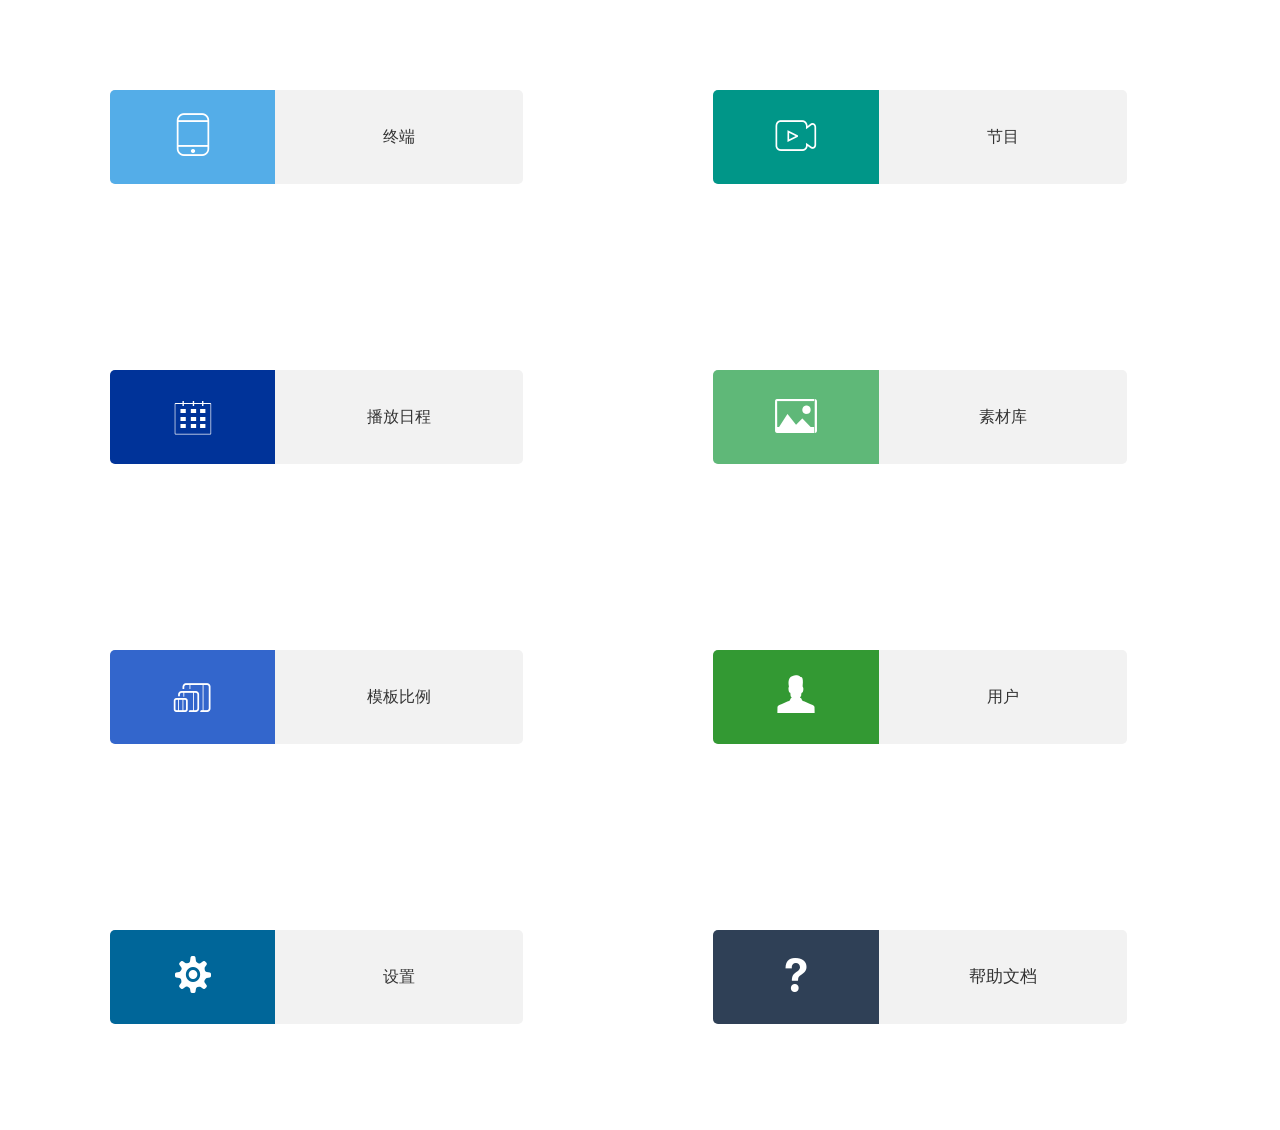
==== page/main.html @ 95e8db1d "1.0" ====
﻿<!DOCTYPE html>
<html>
<head>
	<meta charset="utf-8">
	<title>信息发布系统</title>
	<meta name="renderer" content="webkit">
	<meta http-equiv="X-UA-Compatible" content="IE=edge,chrome=1">
	<meta name="viewport" content="width=device-width, initial-scale=1, maximum-scale=1">
	<meta name="apple-mobile-web-app-status-bar-style" content="black">
	<meta name="apple-mobile-web-app-capable" content="yes">
	<meta name="format-detection" content="telephone=no">
	<link rel="stylesheet" href="../layui/css/layui.css" media="all" />
	<link rel="stylesheet" href="../css/iconfont.css" media="all" />
	<link rel="stylesheet" href="../css/main.css" media="all" />
</head>
<body class="childrenBody">
	<div class="panel_box row">
		<div class="panel col">
			<a href="javascript:;" data-url="page/terminal/terminal.html">
				<div class="panel_icon">
					<i class="layui-icon" data-icon="&#xe63b;">&#xe63b;</i>
				</div>
				<div class="panel_word newMessage">
					<p><cite>终端</cite></p>
				</div>
			</a>
		</div>
		<div class="panel col">
			<a href="javascript:;" data-url="page/program/program.html">
				<div class="panel_icon" style="background-color:#009688;">
                    <i class="layui-icon" data-icon="&#xe6ed;">&#xe6ed;</i>
				</div>
				<div class="panel_word userAll">
					<p><cite>节目</cite></p>
				</div>
			</a>
		</div>
		<div class="panel col">
			<a href="javascript:;" data-url="page/play_schedule/play_schedule.html">
				<div class="panel_icon" style="background-color:#003399;">
					<i class="layui-icon" data-icon="&#xe637;">&#xe637;</i>
				</div>
				<div class="panel_word userAll">
					<p><cite>播放日程</cite></p>
				</div>
			</a>
		</div>
		<div class="panel col">
			<a href="javascript:;" data-url="page/material/material.html">
				<div class="panel_icon" style="background-color:#5FB878;">
					<i class="layui-icon" data-icon="&#xe64a;">&#xe64a;</i>
				</div>
				<div class="panel_word imgAll">
					<p><cite>素材库</cite></p>
				</div>
			</a>
		</div>
        <div class="panel col">
            <a href="javascript:;" data-url="page/template/template.html">
                <div class="panel_icon" style="background-color:#3366CC;">
                    <i class="layui-icon" data-icon="&#xe630;">&#xe630;</i>
                </div>
                <div class="panel_word imgAll">
                    <p><cite>模板比例</cite></p>
                </div>
            </a>
        </div>
        <div class="panel col">
            <a href="javascript:;" data-url="page/user/user.html">
                <div class="panel_icon" style="background-color:#339933;">
                    <i class="layui-icon" data-icon="&#xe612;">&#xe612;</i>
                </div>
                <div class="panel_word userAll">
                    <p><cite>用户</cite></p>
                </div>
            </a>
        </div>
		<div class="panel col">
			<a href="javascript:;" data-url="page/setup/setup.html">
				<div class="panel_icon" style="background-color:#006699;">
                    <i class="layui-icon" data-icon="&#xe614;">&#xe614;</i>
				</div>
				<div class="panel_word waitNews">
					<p><cite>设置</cite></p>
				</div>
			</a>
		</div>
		<div class="panel col max_panel">
			<a href="javascript:;" data-url="page/help/help.html">
				<div class="panel_icon" style="background-color:#2F4056;">
                    <i class="layui-icon" data-icon="&#xe607;">&#xe607;</i>
				</div>
				<div class="panel_word allNews">
					<p>帮助文档</p>
                    <cite>帮助文档</cite>
				</div>
			</a>
		</div>
	</div>

	<script type="text/javascript" src="../layui/layui.js"></script>
	<script type="text/javascript" src="../js/main.js"></script>
</body>
</html>
---- layui/css/layui.css ----
/** layui-v1.0.9_rls MIT License By http://www.layui.com */
 .layui-laypage a,a{text-decoration:none}.layui-btn,.layui-inline,img{vertical-align:middle}.layui-btn,.layui-unselect{-webkit-user-select:none;-ms-user-select:none;-moz-user-select:none}.layui-btn,.layui-tree li i,.layui-unselect{-moz-user-select:none}blockquote,body,button,dd,div,dl,dt,form,h1,h2,h3,h4,h5,h6,input,li,ol,p,pre,td,textarea,th,ul{margin:0;padding:0;-webkit-tap-highlight-color:rgba(0,0,0,0)}a:active,a:hover{outline:0}img{display:inline-block;border:none}li{list-style:none}table{border-collapse:collapse;border-spacing:0}h1,h2,h3{font-size:14px;font-weight:400}h4,h5,h6{font-size:100%;font-weight:400}button,input,optgroup,option,select,textarea{font-family:inherit;font-size:inherit;font-style:inherit;font-weight:inherit;outline:0}pre{white-space:pre-wrap;white-space:-moz-pre-wrap;white-space:-pre-wrap;white-space:-o-pre-wrap;word-wrap:break-word}::-webkit-scrollbar{width:10px;height:10px}::-webkit-scrollbar-button:vertical{display:none}::-webkit-scrollbar-corner,::-webkit-scrollbar-track{background-color:#e2e2e2}::-webkit-scrollbar-thumb{border-radius:0;background-color:rgba(0,0,0,.3)}::-webkit-scrollbar-thumb:vertical:hover{background-color:rgba(0,0,0,.35)}::-webkit-scrollbar-thumb:vertical:active{background-color:rgba(0,0,0,.38)}@font-face{font-family:layui-icon;src:url(../font/iconfont.eot?v=1.0.9);src:url(../font/iconfont.eot?v=1.0.9#iefix) format('embedded-opentype'),url(../font/iconfont.svg?v=1.0.9#iconfont) format('svg'),url(../font/iconfont.woff?v=1.0.9) format('woff'),url(../font/iconfont.ttf?v=1.0.9) format('truetype')}.layui-icon{font-family:layui-icon!important;font-size:16px;font-style:normal;-webkit-font-smoothing:antialiased;-moz-osx-font-smoothing:grayscale}body{line-height:24px;font:14px Helvetica Neue,Helvetica,PingFang SC,\5FAE\8F6F\96C5\9ED1,Tahoma,Arial,sans-serif}hr{height:1px;margin:10px 0;border:0;background-color:#e2e2e2;clear:both}a{color:#333}a:hover{color:#777}a cite{font-style:normal;*cursor:pointer}.layui-box,.layui-box *{-webkit-box-sizing:content-box!important;-moz-box-sizing:content-box!important;box-sizing:content-box!important}.layui-border-box,.layui-border-box *{-webkit-box-sizing:border-box!important;-moz-box-sizing:border-box!important;box-sizing:border-box!important}.layui-clear{clear:both;*zoom:1}.layui-clear:after{content:'\20';clear:both;*zoom:1;display:block;height:0}.layui-inline{position:relative;display:inline-block;*display:inline;*zoom:1}.layui-edge{position:absolute;width:0;height:0;border-style:dashed;border-color:transparent;overflow:hidden}.layui-elip{text-overflow:ellipsis;overflow:hidden;white-space:nowrap}.layui-disabled,.layui-disabled:hover{color:#d2d2d2!important;cursor:not-allowed!important}.layui-circle{border-radius:100%}.layui-show{display:block!important}.layui-hide{display:none!important}.layui-main{position:relative;width:1140px;margin:0 auto}.layui-header{position:relative;z-index:1000;height:60px}.layui-header a:hover{transition:all .5s;-webkit-transition:all .5s}.layui-side{position:fixed;top:0;bottom:0;z-index:999;width:200px;overflow-x:hidden}.layui-side-scroll{width:220px;height:100%;overflow-x:hidden}.layui-body{position:absolute;left:200px;right:0;top:0;bottom:0;z-index:998;width:auto;overflow:hidden;overflow-y:auto;-webkit-box-sizing:border-box;-moz-box-sizing:border-box;box-sizing:border-box}.layui-layout-admin .layui-header{background-color:#23262E}.layui-layout-admin .layui-side{top:60px;width:200px;overflow-x:hidden}.layui-layout-admin .layui-body{top:60px;bottom:44px}.layui-layout-admin .layui-main{width:auto;margin:0 15px}.layui-layout-admin .layui-footer{position:fixed;left:200px;right:0;bottom:0;height:44px;background-color:#eee}.layui-btn,.layui-input,.layui-select,.layui-textarea,.layui-upload-button{outline:0;-webkit-transition:border-color .3s cubic-bezier(.65,.05,.35,.5);transition:border-color .3s cubic-bezier(.65,.05,.35,.5);-webkit-box-sizing:border-box!important;-moz-box-sizing:border-box!important;box-sizing:border-box!important}.layui-elem-quote{margin-bottom:10px;padding:15px;line-height:22px;border-left:5px solid #009688;border-radius:0 2px 2px 0;background-color:#f2f2f2}.layui-quote-nm{border-color:#e2e2e2;border-style:solid;border-width:1px 1px 1px 5px;background:0 0}.layui-elem-field{margin-bottom:10px;padding:0;border:1px solid #e2e2e2}.layui-elem-field legend{margin-left:20px;padding:0 10px;font-size:20px;font-weight:300}.layui-field-title{margin:10px 0 20px;border:none;border-top:1px solid #e2e2e2}.layui-field-box{padding:10px 15px}.layui-field-title .layui-field-box{padding:10px 0}.layui-progress{position:relative;height:6px;border-radius:20px;background-color:#e2e2e2}.layui-progress-bar{position:absolute;width:0;max-width:100%;height:6px;border-radius:20px;text-align:right;background-color:#5FB878;transition:all .3s;-webkit-transition:all .3s}.layui-progress-big,.layui-progress-big .layui-progress-bar{height:18px;line-height:18px}.layui-progress-text{position:relative;top:-18px;line-height:18px;font-size:12px;color:#666}.layui-progress-big .layui-progress-text{position:static;padding:0 10px;color:#fff}.layui-collapse{border:1px solid #e2e2e2;border-radius:2px}.layui-colla-item{border-top:1px solid #e2e2e2}.layui-colla-item:first-child{border-top:none}.layui-colla-title{position:relative;height:42px;line-height:42px;padding:0 15px 0 35px;color:#333;background-color:#f2f2f2;cursor:pointer}.layui-colla-content{display:none;padding:10px 15px;line-height:22px;border-top:1px solid #e2e2e2;color:#666}.layui-colla-icon{position:absolute;left:15px;top:0;font-size:14px}.layui-bg-red{background-color:#FF5722}.layui-bg-orange{background-color:#F7B824}.layui-bg-green{background-color:#009688}.layui-bg-cyan{background-color:#2F4056}.layui-bg-blue{background-color:#1E9FFF}.layui-bg-black{background-color:#393D49}.layui-bg-gray{background-color:#eee}.layui-word-aux{font-size:12px;color:#999;padding:0 5px}.layui-btn{display:inline-block;height:38px;line-height:38px;padding:0 18px;background-color:#009688;color:#fff;white-space:nowrap;text-align:center;font-size:14px;border:none;border-radius:2px;cursor:pointer;opacity:.9;filter:alpha(opacity=90)}.layui-btn:hover{opacity:.8;filter:alpha(opacity=80);color:#fff}.layui-btn:active{opacity:1;filter:alpha(opacity=100)}.layui-btn+.layui-btn{margin-left:10px}.layui-btn-radius{border-radius:100px}.layui-btn .layui-icon{font-size:18px;vertical-align:bottom}.layui-btn-primary{border:1px solid #C9C9C9;background-color:#fff;color:#555}.layui-btn-primary:hover{border-color:#009688;color:#333}.layui-btn-normal{background-color:#1E9FFF}.layui-btn-warm{background-color:#F7B824}.layui-btn-danger{background-color:#FF5722}.layui-btn-disabled,.layui-btn-disabled:active,.layui-btn-disabled:hover{border:1px solid #e6e6e6;background-color:#FBFBFB;color:#C9C9C9;cursor:not-allowed;opacity:1}.layui-btn-big{height:44px;line-height:44px;padding:0 25px;font-size:16px}.layui-btn-small{height:30px;line-height:30px;padding:0 10px;font-size:12px}.layui-btn-small i{font-size:16px!important}.layui-btn-mini{height:22px;line-height:22px;padding:0 5px;font-size:12px}.layui-btn-mini i{font-size:14px!important}.layui-btn-group{display:inline-block;vertical-align:middle;font-size:0}.layui-btn-group .layui-btn{margin-left:0!important;margin-right:0!important;border-left:1px solid rgba(255,255,255,.5);border-radius:0}.layui-btn-group .layui-btn-primary{border-left:none}.layui-btn-group .layui-btn-primary:hover{border-color:#C9C9C9;color:#009688}.layui-btn-group .layui-btn:first-child{border-left:none;border-radius:2px 0 0 2px}.layui-btn-group .layui-btn-primary:first-child{border-left:1px solid #c9c9c9}.layui-btn-group .layui-btn:last-child{border-radius:0 2px 2px 0}.layui-btn-group .layui-btn+.layui-btn{margin-left:0}.layui-btn-group+.layui-btn-group{margin-left:10px}.layui-input,.layui-select,.layui-textarea{height:38px;line-height:38px;line-height:36px\9;border:1px solid #e6e6e6;background-color:#fff;border-radius:2px}.layui-form-label,.layui-form-mid,.layui-textarea{line-height:20px;position:relative}.layui-input,.layui-textarea{display:block;width:100%;padding-left:10px}.layui-input:hover,.layui-textarea:hover{border-color:#D2D2D2!important}.layui-input:focus,.layui-textarea:focus{border-color:#C9C9C9!important}.layui-textarea{min-height:100px;height:auto;padding:6px 10px;resize:vertical}.layui-select{padding:0 10px}.layui-form input[type=checkbox],.layui-form input[type=radio],.layui-form select{display:none}.layui-form-item{margin-bottom:15px;clear:both;*zoom:1}.layui-form-item:after{content:'\20';clear:both;*zoom:1;display:block;height:0}.layui-form-label{float:left;display:block;padding:9px 15px;width:80px;font-weight:400;text-align:right}.layui-form-item .layui-inline{margin-bottom:5px;margin-right:10px}.layui-input-block,.layui-input-inline{position:relative}.layui-input-block{margin-left:110px;min-height:36px}.layui-input-inline{display:inline-block;vertical-align:middle}.layui-form-item .layui-input-inline{float:left;width:190px;margin-right:10px}.layui-form-text .layui-input-inline{width:auto}.layui-form-mid{float:left;display:block;padding:8px 0;margin-right:10px}.layui-form-danger+.layui-form-select .layui-input,.layui-form-danger:focus{border:1px solid #FF5722!important}.layui-form-select{position:relative}.layui-form-select .layui-input{padding-right:30px;cursor:pointer}.layui-form-select .layui-edge{position:absolute;right:10px;top:50%;margin-top:-3px;cursor:pointer;border-width:6px;border-top-color:#c2c2c2;border-top-style:solid;transition:all .3s;-webkit-transition:all .3s}.layui-form-select dl{display:none;position:absolute;left:0;top:42px;padding:5px 0;z-index:999;min-width:100%;border:1px solid #d2d2d2;max-height:300px;overflow-y:auto;background-color:#fff;border-radius:2px;box-shadow:0 2px 4px rgba(0,0,0,.12);box-sizing:border-box}.layui-form-select dl dd,.layui-form-select dl dt{padding:0 10px;line-height:36px;white-space:nowrap;overflow:hidden;text-overflow:ellipsis}.layui-form-select dl dt{font-size:12px;color:#999}.layui-form-select dl dd{cursor:pointer}.layui-form-select dl dd:hover{background-color:#f2f2f2}.layui-form-select .layui-select-group dd{padding-left:20px}.layui-form-select dl dd.layui-this{background-color:#5FB878;color:#fff}.layui-form-checkbox,.layui-form-select dl dd.layui-disabled{background-color:#fff}.layui-form-selected dl{display:block}.layui-form-checkbox,.layui-form-checkbox *,.layui-form-radio,.layui-form-radio *,.layui-form-switch{display:inline-block;vertical-align:middle}.layui-form-selected .layui-edge{margin-top:-9px;-webkit-transform:rotate(180deg);transform:rotate(180deg);margin-top:-3px\9}:root .layui-form-selected .layui-edge{margin-top:-9px\0/IE9}.layui-select-none{margin:5px 0;text-align:center;color:#999}.layui-select-disabled .layui-disabled{border-color:#eee!important}.layui-select-disabled .layui-edge{border-top-color:#d2d2d2}.layui-form-checkbox{position:relative;height:30px;line-height:28px;margin-right:10px;padding-right:30px;border:1px solid #d2d2d2;cursor:pointer;font-size:0;border-radius:2px;-webkit-transition:.1s linear;transition:.1s linear;box-sizing:border-box!important}.layui-form-checkbox:hover{border:1px solid #c2c2c2}.layui-form-checkbox span{padding:0 10px;height:100%;font-size:14px;background-color:#d2d2d2;color:#fff;overflow:hidden;white-space:nowrap;text-overflow:ellipsis}.layui-form-checkbox:hover span{background-color:#c2c2c2}.layui-form-checkbox i{position:absolute;right:0;width:30px;color:#fff;font-size:20px;text-align:center}.layui-form-checkbox:hover i{color:#c2c2c2}.layui-form-checked,.layui-form-checked:hover{border-color:#5FB878}.layui-form-checked span,.layui-form-checked:hover span{background-color:#5FB878}.layui-form-checked i,.layui-form-checked:hover i{color:#5FB878}.layui-form-item .layui-form-checkbox{margin-top:4px}.layui-form-checkbox[lay-skin=primary]{height:auto!important;line-height:normal!important;border:none!important;margin-right:0;padding-right:0;background:0 0}.layui-form-checkbox[lay-skin=primary] span{float:right;padding-right:15px;line-height:18px;background:0 0;color:#666}.layui-form-checkbox[lay-skin=primary] i{position:relative;top:0;width:16px;line-height:16px;border:1px solid #d2d2d2;font-size:12px;border-radius:2px;background-color:#fff;-webkit-transition:.1s linear;transition:.1s linear}.layui-form-checkbox[lay-skin=primary]:hover i{border-color:#5FB878;color:#fff}.layui-form-checked[lay-skin=primary] i{border-color:#5FB878;background-color:#5FB878;color:#fff}.layui-checkbox-disbaled[lay-skin=primary] span{background:0 0!important}.layui-checkbox-disbaled[lay-skin=primary]:hover i{border-color:#d2d2d2}.layui-form-item .layui-form-checkbox[lay-skin=primary]{margin-top:10px}.layui-form-switch{position:relative;height:22px;line-height:22px;width:42px;padding:0 5px;margin-top:8px;border:1px solid #d2d2d2;border-radius:20px;cursor:pointer;background-color:#fff;-webkit-transition:.1s linear;transition:.1s linear}.layui-form-switch i{position:absolute;left:5px;top:3px;width:16px;height:16px;border-radius:20px;background-color:#d2d2d2;-webkit-transition:.1s linear;transition:.1s linear}.layui-form-switch em{position:absolute;right:5px;top:0;width:25px;padding:0!important;text-align:center!important;color:#999!important;font-style:normal!important;font-size:12px}.layui-form-onswitch{border-color:#5FB878;background-color:#5FB878}.layui-form-onswitch i{left:32px;background-color:#fff}.layui-form-onswitch em{left:5px;right:auto;color:#fff!important}.layui-checkbox-disbaled{border-color:#e2e2e2!important}.layui-checkbox-disbaled span{background-color:#e2e2e2!important}.layui-checkbox-disbaled:hover i{color:#fff!important}.layui-form-radio{line-height:28px;margin:6px 10px 0 0;padding-right:10px;cursor:pointer;font-size:0}.layui-form-radio i{margin-right:8px;font-size:22px;color:#c2c2c2}.layui-form-radio span{font-size:14px}.layui-form-radio i:hover,.layui-form-radioed i{color:#5FB878}.layui-radio-disbaled i{color:#e2e2e2!important}.layui-form-pane .layui-form-label{width:110px;padding:8px 15px;height:38px;line-height:20px;border:1px solid #e6e6e6;border-radius:2px 0 0 2px;text-align:center;background-color:#FBFBFB;overflow:hidden;white-space:nowrap;text-overflow:ellipsis;-webkit-box-sizing:border-box!important;-moz-box-sizing:border-box!important;box-sizing:border-box!important}.layui-form-pane .layui-input-inline{margin-left:-1px}.layui-form-pane .layui-input-block{margin-left:110px;left:-1px}.layui-form-pane .layui-input{border-radius:0 2px 2px 0}.layui-form-pane .layui-form-text .layui-form-label{float:none;width:100%;border-right:1px solid #e6e6e6;border-radius:2px;-webkit-box-sizing:border-box!important;-moz-box-sizing:border-box!important;box-sizing:border-box!important;text-align:left}.layui-laypage button,.layui-laypage input,.layui-nav{-webkit-box-sizing:border-box!important;-moz-box-sizing:border-box!important}.layui-form-pane .layui-form-text .layui-input-inline{display:block;margin:0;top:-1px;clear:both}.layui-form-pane .layui-form-text .layui-input-block{margin:0;left:0;top:-1px}.layui-form-pane .layui-form-text .layui-textarea{min-height:100px;border-radius:0 0 2px 2px}.layui-form-pane .layui-form-checkbox{margin:4px 0 4px 10px}.layui-form-pane .layui-form-radio,.layui-form-pane .layui-form-switch{margin-top:6px;margin-left:10px}.layui-form-pane .layui-form-item[pane]{position:relative;border:1px solid #e6e6e6}.layui-form-pane .layui-form-item[pane] .layui-form-label{position:absolute;left:0;top:0;height:100%;border-width:0 1px 0 0}.layui-form-pane .layui-form-item[pane] .layui-input-inline{margin-left:110px}.layui-layedit{border:1px solid #d2d2d2;border-radius:2px}.layui-layedit-tool{padding:3px 5px;border-bottom:1px solid #e2e2e2;font-size:0}.layedit-tool-fixed{position:fixed;top:0;border-top:1px solid #e2e2e2}.layui-layedit-tool .layedit-tool-mid,.layui-layedit-tool .layui-icon{display:inline-block;vertical-align:middle;text-align:center;font-size:14px}.layui-layedit-tool .layui-icon{position:relative;width:32px;height:30px;line-height:30px;margin:3px 5px;color:#777;cursor:pointer;border-radius:2px}.layui-layedit-tool .layui-icon:hover{color:#393D49}.layui-layedit-tool .layui-icon:active{color:#000}.layui-layedit-tool .layedit-tool-active{background-color:#e2e2e2;color:#000}.layui-layedit-tool .layui-disabled,.layui-layedit-tool .layui-disabled:hover{color:#d2d2d2;cursor:not-allowed}.layui-layedit-tool .layedit-tool-mid{width:1px;height:18px;margin:0 10px;background-color:#d2d2d2}.layedit-tool-html{width:50px!important;font-size:30px!important}.layedit-tool-b,.layedit-tool-code,.layedit-tool-help{font-size:16px!important}.layedit-tool-d,.layedit-tool-face,.layedit-tool-image,.layedit-tool-unlink{font-size:18px!important}.layedit-tool-image input{position:absolute;font-size:0;left:0;top:0;width:100%;height:100%;opacity:.01;filter:Alpha(opacity=1);cursor:pointer}.layui-layedit-iframe iframe{display:block;width:100%}#LAY_layedit_code{overflow:hidden}.layui-table{width:100%;margin:10px 0;background-color:#fff}.layui-table tr{transition:all .3s;-webkit-transition:all .3s}.layui-table thead tr{background-color:#f2f2f2}.layui-table th{text-align:left}.layui-table td,.layui-table th{padding:9px 15px;min-height:20px;line-height:20px;border:1px solid #e2e2e2;font-size:14px}.layui-table tr:hover,.layui-table[lay-even] tr:nth-child(even){background-color:#f8f8f8}.layui-table[lay-skin=line],.layui-table[lay-skin=row]{border:1px solid #e2e2e2}.layui-table[lay-skin=line] td,.layui-table[lay-skin=line] th{border:none;border-bottom:1px solid #e2e2e2}.layui-table[lay-skin=row] td,.layui-table[lay-skin=row] th{border:none;border-right:1px solid #e2e2e2}.layui-table[lay-skin=nob] td,.layui-table[lay-skin=nob] th{border:none}.layui-upload-button{position:relative;display:inline-block;vertical-align:middle;min-width:60px;height:38px;line-height:38px;border:1px solid #DFDFDF;border-radius:2px;overflow:hidden;background-color:#fff;color:#666}.layui-upload-button:hover{border:1px solid #aaa;color:#333}.layui-upload-button:active{border:1px solid #4CAF50;color:#000}.layui-upload-button input,.layui-upload-file{opacity:.01;filter:Alpha(opacity=1);cursor:pointer}.layui-upload-button input{position:absolute;left:0;top:0;z-index:10;font-size:100px;width:100%;height:100%}.layui-upload-icon{display:block;margin:0 15px;text-align:center}.layui-upload-icon i{margin-right:5px;vertical-align:top;font-size:20px;color:#5FB878}.layui-upload-iframe{position:absolute;width:0;height:0;border:0;visibility:hidden}.layui-upload-enter{border:1px solid #009E94;background-color:#009E94;color:#fff;-webkit-transform:scale(1.1);transform:scale(1.1)}.layui-upload-enter .layui-upload-icon,.layui-upload-enter .layui-upload-icon i{color:#fff}.layui-flow-more{margin:10px 0;text-align:center;color:#999;font-size:14px}.layui-flow-more a{height:32px;line-height:32px}.layui-flow-more a *{display:inline-block;vertical-align:top}.layui-flow-more a cite{padding:0 20px;border-radius:3px;background-color:#eee;color:#333;font-style:normal}.layui-flow-more a cite:hover{opacity:.8}.layui-flow-more a i{font-size:30px;color:#737383}.layui-laypage{display:inline-block;*display:inline;*zoom:1;vertical-align:middle;margin:10px 0;font-size:0}.layui-laypage>:first-child,.layui-laypage>:first-child em{border-radius:2px 0 0 2px}.layui-laypage>:last-child,.layui-laypage>:last-child em{border-radius:0 2px 2px 0}.layui-laypage a,.layui-laypage span{display:inline-block;*display:inline;*zoom:1;vertical-align:middle;padding:0 15px;border:1px solid #e2e2e2;height:28px;line-height:28px;margin:0 -1px 5px 0;background-color:#fff;color:#333;font-size:12px}.layui-laypage em{font-style:normal}.layui-laypage span{color:#999;font-weight:700}.layui-laypage .layui-laypage-curr{position:relative}.layui-laypage .layui-laypage-curr em{position:relative;color:#fff;font-weight:400}.layui-laypage .layui-laypage-curr .layui-laypage-em{position:absolute;left:-1px;top:-1px;padding:1px;width:100%;height:100%;background-color:#009688}.layui-laypage-em{border-radius:2px}.layui-laypage-next em,.layui-laypage-prev em{font-family:Sim sun;font-size:16px}.layui-laypage .layui-laypage-total{height:30px;line-height:30px;margin-left:1px;border:none;font-weight:400}.layui-laypage button,.layui-laypage input{height:30px;line-height:30px;border:1px solid #e2e2e2;border-radius:2px;vertical-align:top;background-color:#fff;box-sizing:border-box!important}.layui-laypage input{width:50px;margin:0 5px;text-align:center}.layui-laypage button{margin-left:5px;padding:0 15px;cursor:pointer}.layui-code{position:relative;margin:10px 0;padding:15px;line-height:20px;border:1px solid #ddd;border-left-width:6px;background-color:#F2F2F2;color:#333;font-family:Courier New;font-size:12px}.layui-tree{line-height:26px}.layui-tree li{text-overflow:ellipsis;overflow:hidden;white-space:nowrap}.layui-tree li .layui-tree-spread,.layui-tree li a{display:inline-block;vertical-align:top;height:26px;*display:inline;*zoom:1;cursor:pointer}.layui-tree li a{font-size:0}.layui-tree li a i{font-size:16px}.layui-tree li a cite{padding:0 6px;font-size:14px;font-style:normal}.layui-tree li i{padding-left:6px;color:#333}.layui-tree li .layui-tree-check{font-size:13px}.layui-tree li .layui-tree-check:hover{color:#009E94}.layui-tree li ul{display:none;margin-left:20px}.layui-tree li .layui-tree-enter{line-height:24px;border:1px dotted #000}.layui-tree-drag{display:none;position:absolute;left:-666px;top:-666px;background-color:#f2f2f2;padding:5px 10px;border:1px dotted #000;white-space:nowrap}.layui-tree-drag i{padding-right:5px}.layui-nav{position:relative;padding:0 20px;background-color:#393D49;color:#c2c2c2;border-radius:2px;font-size:0;box-sizing:border-box!important}.layui-nav *{font-size:14px}.layui-nav .layui-nav-item{position:relative;display:inline-block;*display:inline;*zoom:1;vertical-align:middle;line-height:60px}.layui-nav .layui-nav-item a{display:block;padding:0 20px;color:#c2c2c2;transition:all .3s;-webkit-transition:all .3s}.layui-nav .layui-this:after,.layui-nav-bar,.layui-nav-tree .layui-nav-itemed:after{position:absolute;left:0;top:0;width:0;height:5px;background-color:#5FB878;transition:all .2s;-webkit-transition:all .2s}.layui-nav-bar{z-index:1000}.layui-nav .layui-nav-item a:hover,.layui-nav .layui-this a{color:#fff}.layui-nav .layui-this:after{content:'';top:auto;bottom:0;width:100%}.layui-nav .layui-nav-more{content:'';width:0;height:0;border-style:solid dashed dashed;border-color:#c2c2c2 transparent transparent;overflow:hidden;cursor:pointer;transition:all .2s;-webkit-transition:all .2s;position:absolute;top:28px;right:3px;border-width:6px}.layui-nav .layui-nav-mored,.layui-nav-itemed .layui-nav-more{top:22px;border-style:dashed dashed solid;border-color:transparent transparent #c2c2c2}.layui-nav-child{display:none;position:absolute;left:0;top:65px;min-width:100%;line-height:36px;padding:5px 0;box-shadow:0 2px 4px rgba(0,0,0,.12);border:1px solid #d2d2d2;background-color:#fff;z-index:100;border-radius:2px;white-space:nowrap}.layui-nav .layui-nav-child a{color:#333}.layui-nav .layui-nav-child a:hover{background-color:#f2f2f2;color:#333}.layui-nav-child dd{position:relative}.layui-nav-child dd.layui-this{background-color:#5FB878;color:#fff}.layui-nav-child dd.layui-this a{color:#fff}.layui-nav-child dd.layui-this:after{display:none}.layui-nav-tree{width:200px;padding:0}.layui-nav-tree .layui-nav-item{display:block;width:100%;line-height:45px}.layui-nav-tree .layui-nav-item a{height:45px;text-overflow:ellipsis;overflow:hidden;white-space:nowrap}.layui-nav-tree .layui-nav-item a:hover{background-color:#4E5465}.layui-nav-tree .layui-nav-child dd.layui-this,.layui-nav-tree .layui-this,.layui-nav-tree .layui-this>a,.layui-nav-tree .layui-this>a:hover{background-color:#009688;color:#fff}.layui-nav-tree .layui-this:after{display:none}.layui-nav-itemed>a,.layui-nav-tree .layui-nav-title a,.layui-nav-tree .layui-nav-title a:hover{background-color:#2B2E37!important;color:#fff!important}.layui-nav-tree .layui-nav-bar{width:5px;height:0;background-color:#009688}.layui-nav-tree .layui-nav-child{position:relative;z-index:0;top:0;border:none;box-shadow:none}.layui-nav-tree .layui-nav-child a{height:40px;line-height:40px;color:#c2c2c2}.layui-nav-tree .layui-nav-child,.layui-nav-tree .layui-nav-child a:hover{background:0 0;color:#fff}.layui-nav-tree .layui-nav-more{top:20px;right:10px}.layui-nav-itemed .layui-nav-more{top:14px}.layui-nav-itemed .layui-nav-child{display:block;padding:0}.layui-nav-side{position:fixed;top:0;bottom:0;left:0;overflow-x:hidden;z-index:999}.layui-breadcrumb{visibility:hidden;font-size:0}.layui-breadcrumb a{padding-right:8px;line-height:22px;font-size:14px;color:#333!important}.layui-breadcrumb a:hover{color:#01AAED!important}.layui-breadcrumb a cite,.layui-breadcrumb a span{color:#666;cursor:text;font-style:normal}.layui-breadcrumb a span{padding-left:8px;font-family:Sim sun}.layui-tab{margin:10px 0;text-align:left!important}.layui-fixbar li,.layui-tab-bar,.layui-tab-title li,.layui-util-face ul li{cursor:pointer;text-align:center}.layui-tab[overflow]>.layui-tab-title{overflow:hidden}.layui-tab-title{position:relative;left:0;height:40px;white-space:nowrap;font-size:0;border-bottom:1px solid #e2e2e2;transition:all .2s;-webkit-transition:all .2s}.layui-tab-title li{display:inline-block;*display:inline;*zoom:1;vertical-align:middle;font-size:14px;transition:all .2s;-webkit-transition:all .2s;position:relative;line-height:40px;min-width:65px;padding:0 10px}.layui-tab-title li a{display:block}.layui-tab-title .layui-this{color:#000}.layui-tab-title .layui-this:after{position:absolute;left:0;top:0;content:'';width:100%;height:41px;border:1px solid #e2e2e2;border-bottom-color:#fff;border-radius:2px 2px 0 0;-webkit-box-sizing:border-box!important;-moz-box-sizing:border-box!important;box-sizing:border-box!important;pointer-events:none}.layui-tab-bar{position:absolute;right:0;top:0;z-index:10;width:30px;height:39px;line-height:39px;border:1px solid #e2e2e2;border-radius:2px;background-color:#fff}.layui-tab-bar .layui-icon{position:relative;display:inline-block;top:3px;transition:all .3s;-webkit-transition:all .3s}.layui-tab-item,.layui-util-face .layui-layer-TipsG{display:none}.layui-tab-more{padding-right:30px;height:auto;white-space:normal}.layui-tab-more li.layui-this:after{border-bottom-color:#e2e2e2;border-radius:2px}.layui-tab-more .layui-tab-bar .layui-icon{top:-2px;top:3px\9;-webkit-transform:rotate(180deg);transform:rotate(180deg)}:root .layui-tab-more .layui-tab-bar .layui-icon{top:-2px\0/IE9}.layui-tab-content{padding:10px}.layui-tab-title li .layui-tab-close{position:relative;margin-left:8px;top:1px;color:#c2c2c2;transition:all .2s;-webkit-transition:all .2s}.layui-tab-title li .layui-tab-close:hover{border-radius:2px;background-color:#FF5722;color:#fff}.layui-tab-brief>.layui-tab-title .layui-this{color:#009688}.layui-tab-brief>.layui-tab-more li.layui-this:after,.layui-tab-brief>.layui-tab-title .layui-this:after{border:none;border-radius:0;border-bottom:3px solid #5FB878}.layui-tab-brief[overflow]>.layui-tab-title .layui-this:after{top:-1px}.layui-tab-card{border:1px solid #e2e2e2;border-radius:2px;box-shadow:0 2px 5px 0 rgba(0,0,0,.1)}.layui-tab-card>.layui-tab-title{background-color:#f2f2f2}.layui-tab-card>.layui-tab-title li{margin-right:-1px;margin-left:-1px}.layui-tab-card>.layui-tab-title .layui-this{background-color:#fff}.layui-tab-card>.layui-tab-title .layui-this:after{border-top:none;border-width:1px;border-bottom-color:#fff}.layui-tab-card>.layui-tab-title .layui-tab-bar{height:40px;line-height:40px;border-radius:0;border-top:none;border-right:none}.layui-tab-card>.layui-tab-more .layui-this{background:0 0;color:#5FB878}.layui-tab-card>.layui-tab-more .layui-this:after{border:none}.layui-fixbar{position:fixed;right:15px;bottom:15px;z-index:9999}.layui-fixbar li{width:50px;height:50px;line-height:50px;margin-bottom:1px;font-size:30px;background-color:#9F9F9F;color:#fff;border-radius:2px;opacity:.95}.layui-fixbar li:hover{opacity:.85}.layui-fixbar li:active{opacity:1}.layui-fixbar .layui-fixbar-top{display:none;font-size:40px}body .layui-util-face{border:none;background:0 0}body .layui-util-face .layui-layer-content{padding:0;background-color:#fff;color:#666;box-shadow:none}.layui-util-face ul{position:relative;width:372px;padding:10px;border:1px solid #D9D9D9;background-color:#fff;box-shadow:0 0 20px rgba(0,0,0,.2)}.layui-util-face ul li{float:left;border:1px solid #e8e8e8;height:22px;width:26px;overflow:hidden;margin:-1px 0 0 -1px;padding:4px 2px}.layui-util-face ul li:hover{position:relative;z-index:2;border:1px solid #eb7350;background:#fff9ec}.layui-anim{-webkit-animation-duration:.3s;animation-duration:.3s;-webkit-animation-fill-mode:both;animation-fill-mode:both}.layui-anim-loop{-webkit-animation-iteration-count:infinite;animation-iteration-count:infinite}@-webkit-keyframes layui-rotate{from{-webkit-transform:rotate(0)}to{-webkit-transform:rotate(360deg)}}@keyframes layui-rotate{from{transform:rotate(0)}to{transform:rotate(360deg)}}.layui-anim-rotate{-webkit-animation-name:layui-rotate;animation-name:layui-rotate;-webkit-animation-duration:1s;animation-duration:1s;-webkit-animation-timing-function:linear;animation-timing-function:linear}@-webkit-keyframes layui-up{from{-webkit-transform:translate3d(0,100%,0);opacity:.3}to{-webkit-transform:translate3d(0,0,0);opacity:1}}@keyframes layui-up{from{transform:translate3d(0,100%,0);opacity:.3}to{transform:translate3d(0,0,0);opacity:1}}.layui-anim-up{-webkit-animation-name:layui-up;animation-name:layui-up}@-webkit-keyframes layui-upbit{from{-webkit-transform:translate3d(0,30px,0);opacity:.3}to{-webkit-transform:translate3d(0,0,0);opacity:1}}@keyframes layui-upbit{from{transform:translate3d(0,30px,0);opacity:.3}to{transform:translate3d(0,0,0);opacity:1}}.layui-anim-upbit{-webkit-animation-name:layui-upbit;animation-name:layui-upbit}@-webkit-keyframes layui-scale{0%{opacity:.3;-webkit-transform:scale(.5)}100%{opacity:1;-webkit-transform:scale(1)}}@keyframes layui-scale{0%{opacity:.3;-ms-transform:scale(.5);transform:scale(.5)}100%{opacity:1;-ms-transform:scale(1);transform:scale(1)}}.layui-anim-scale{-webkit-animation-name:layui-scale;animation-name:layui-scale}@-webkit-keyframes layui-scale-spring{0%{opacity:.5;-webkit-transform:scale(.5)}80%{opacity:.8;-webkit-transform:scale(1.1)}100%{opacity:1;-webkit-transform:scale(1)}}@keyframes layui-scale-spring{0%{opacity:.5;-ms-transform:scale(.5);transform:scale(.5)}80%{opacity:.8;-ms-transform:scale(1.1);transform:scale(1.1)}100%{opacity:1;-ms-transform:scale(1);transform:scale(1)}}.layui-anim-scaleSpring{-webkit-animation-name:layui-scale-spring;animation-name:layui-scale-spring}@media screen and (max-width:450px){.layui-form-item .layui-form-label{text-overflow:ellipsis;overflow:hidden;white-space:nowrap}.layui-form-item .layui-inline{display:block;margin-right:0;margin-bottom:20px;clear:both}.layui-form-item .layui-inline:after{content:'\20';clear:both;display:block;height:0}.layui-form-item .layui-input-inline{display:block;float:none;left:-3px;width:auto;margin:0 0 10px 112px}.layui-form-item .layui-input-inline+.layui-form-mid{margin-left:110px;top:-5px;padding:0}.layui-form-item .layui-form-checkbox{margin-right:5px;margin-bottom:5px}}

 /*子页面样式*/
.childrenBody{ margin:10px 10px 0; }
.layui-table td, .layui-table th{ word-break:break-all; }
/*文字选中背景色*/
::selection{background:#ff5722; color:#fff;}
/*表格中的操作按钮样式问题*/
.layui-table .layui-btn, .layui-table .layui-btn+.layui-btn{ margin:2px 5px; }
.layui-inline{ margin:5px 5px 5px 0; }
---- css/iconfont.css ----
/*ʹ����iconfont-����Ͱ�ʸ��ͼ���*/
/*��ַ http://www.iconfont.cn */
/*ʹ��github��¼���û���18362925873@163.com  ����zxc123..*/
/*ʹ�÷��� http://www.cnblogs.com/lch880/p/3359222.html */

@font-face {
  font-family: 'iconfont';  /* project id 370043 */
  src: url('//at.alicdn.com/t/font_370043_sfa3g8jy9cat6gvi.eot');
  src: url('//at.alicdn.com/t/font_370043_sfa3g8jy9cat6gvi.eot?#iefix') format('embedded-opentype'),
  url('//at.alicdn.com/t/font_370043_sfa3g8jy9cat6gvi.woff') format('woff'),
  url('//at.alicdn.com/t/font_370043_sfa3g8jy9cat6gvi.ttf') format('truetype'),
  url('//at.alicdn.com/t/font_370043_sfa3g8jy9cat6gvi.svg#iconfont') format('svg');
}

.iconfont {
  font-family:"iconfont" !important;
  font-size:16px;
  font-style:normal;
  -webkit-font-smoothing: antialiased;
  -moz-osx-font-smoothing: grayscale;
}

.icon-screengroup:before {content: '\e644';}

.icon-shezhi1:before {content: '\e661';}

.icon-shezhi2:before {content: '\e60a';}

.icon-shezhi3:before {content: '\e622';}

.icon-shezhi4:before {content: '\e645';}

.icon-huanfu:before {content: '\e60c';}

.icon-logout1:before {content: '\e638';}

.icon-logout2:before {content: '\e655';}

.icon-logout3:before {content: '\e76a';}

.icon-zhanghu1:before {content: '\e608';}

.icon-zhanghu2:before {content: '\e602';}

.icon-menu1:before {content: '\e721';}

.icon-dianziping:before {content: '\e673';}

.icon-caozuo:before {content: '\e628';}

.icon-guanbi1:before {content: '\e71c';}

.icon-guanbi2:before {content: '\e633';}

.icon-computer:before {content: '\e649';}

.icon-jilu:before {content: '\e612';}

.icon-edit:before {content: '\e61a';}

.icon-look:before {content: '\e634';}

.icon-chengyuan:before {content: '\e605';}

.icon-send:before {content: '\e715';}

.icon-monitor:before {content: '\e603';}

.icon-permissions:before {content: '\e6b4';}

.icon-wake:before {content: '\e669';}
---- css/main.css ----
/*公共样式*/
.main_body{ min-width:320px; }
.layui-elem-quote.title{ padding:10px 15px; margin-bottom:0; }
.layui-tab-more{ position: relative; z-index: 99; background:#fff; }
.layui-layer-tab .layui-layer-title span.layui-layer-tabnow{ height:42px !important; }
.layui-layer-tab .layui-layer-title span{ min-width:45px !important; }
.marg0{ margin:0; }
/*模拟加载层图标样式*/
.layui-layer-dialog .layui-layer-content .layui-layer-ico16{ background-size:100% 100% !important; }

/*样式改变的过渡*/
.showMenu .layui-body,.showMenu .layui-footer,.showMenu.layui-layout-admin .layui-side,.logo,.top_menu .layui-nav-item[pc],.component,.top_menu .layui-nav-item[mobile],.layui-nav,.layui-layout-admin .layui-main,.site-mobile .layui-side,.layui-layout-admin .layui-side,.site-mobile .site-tree-mobile,.layui-body,.layui-layout-admin .layui-footer,.layui-layout-admin .layui-side,.panel,.panel .panel_icon i{ transition: all 0.3s ease-in-out;-webkit-transition: all 0.3s ease-in-out;-o-transition: all 0.3s ease-in-out;-moz-transition: all 0.3s ease-in-out;-ms-transition: all 0.3s ease-in-out; }


.showMenu.layui-layout-admin .layui-side{ left:-200px; }
.showMenu .layui-body,.showMenu .layui-footer{ left:0; }
.layui-layout-admin .layui-main{ margin:0; }
.logo{ color: #fff; float: left; line-height:60px; font-size:20px; padding:0 25px; text-align: center; width:150px;}
.hideMenu{ float:left; width:20px; height:20px; margin:15px 15px 0 0; font-size:17px; text-align:center; padding:5px 5px; color:#fff; background-color:#1AA094; }
.hideMenu:hover{ color:#fff; }
.weather{ color:#fff; float:left; margin:15px 0 0 50px;}
.time {color:#fff; float:left; margin:20px 0 0 50px;}
.component{ float: left; width:200px; height:30px; margin-top: 15px; position: relative;}
.component .layui-input{ height:30px; line-height: 30px; font-size:12px; border:none; transition: all 0.3s; }
.component .layui-input:focus{ background:#fff; color:#000; }
.component .layui-form-select dl{ top:33px; background:#fff; }
.component .layui-form-select .layui-edge,.top_menu .layui-nav-item[mobile]{ display:none; }
.component .layui-icon{ position: absolute; right:8px; top:8px; color:#000; }

/*顶部右侧导航*/
.layui-nav .layui-nav-item>a{ color:#fff; }
.top_menu{ position:absolute; right:0; background:none }
.top_menu.layui-nav .layui-this:after{ width:0px; }
.top_menu.layui-nav .layui-this,.closeBox.layui-nav .layui-this{ background-color:transparent; }
.top_menu.layui-nav .layui-this a,.closeBox.layui-nav .layui-this a{ color:#c2c2c2; }
.top_menu.layui-nav dd.layui-this a,.closeBox.layui-nav dd.layui-this a{ color:#333; }
.top_menu.layui-nav .layui-nav-child a:hover,.closeBox.layui-nav .layui-nav-child a:hover{ color:#fff; background-color:#5FB878; }
.top_menu .iconfont{ font-size: 14px !important; }
.top_menu .layui-nav-bar{ top:60px !important; background-color:rgba(0,0,0,0.7) }

/*左侧用户头像*/
.layui-nav{ background-color:inherit !important; }
.layui-layout-admin .layui-side{ left:0; }
.user-photo{width: 200px; height: 120px; padding-top: 15px; padding-bottom: 5px;}
.user-photo a.img{ display: block; width: 76px; height: 76px; margin: 0 auto; margin-bottom: 15px;}
.user-photo a.img img{ display: block; border: none; width: 100%; height: 100%; border-radius: 50%; -webkit-border-radius: 50%; -moz-border-radius: 50%; border: 4px solid #44576b;}
.user-photo p{ display: block; width: 100%; height: 25px; color: #ffffff; text-align: center; font-size: 12px; white-space: nowrap;line-height: 25px; overflow: hidden;}
/*左侧导航重定义*/
.layui-nav-item a cite{ padding:0 5px; }
.layui-side-scroll{ height:auto; }
.layui-nav-tree .layui-nav-child a{ padding-left: 40px; }
.layui-nav-tree .layui-nav-child a:hover{ background-color:#4E5465; }
.layui-nav-tree .layui-nav-child dd.layui-this a:hover{ background-color:#009688; }

/*右侧body*/
#top_tabs_box{ padding-right:138px; height:40px; border-bottom:1px solid #e2e2e2; }
#top_tabs{ position: absolute; border-bottom:none;}
/*多窗口页面操作下拉*/
.closeBox{ position:absolute; right:0; background-color:#fff !important; color:#000; border-left:1px solid #e2e2e2; border-bottom:1px solid #e2e2e2; }
.closeBox .layui-nav-item{ line-height:40px; }
.closeBox .layui-nav-item a,.closeBox .layui-nav-item a:hover{ color:#000; }
.closeBox .layui-nav-more{ top:17px; }
.closeBox .layui-nav-mored{ top:11px; }
.closeBox .layui-nav-child{ top:42px; left:-12px; }
.closeBox .layui-nav-bar{ display:none; }
.closeBox .icon-caozuo{ font-size: 20px; position:absolute; top:1px; left:-2px; }

.layui-body{overflow:hidden; border-top:5px solid #1AA094;border-left:2px solid #1AA094;}
.layui-tab-content{ height:100%; padding:0; }
.layui-tab-item{ position: absolute; top: 41px; bottom:0; left: 0; right: 0; padding: 0; margin: 0; -webkit-overflow-scrolling:touch; overflow:auto;}
.layui-tab-title .layui-this{ background-color:#1AA094; color:#fff; }
.layui-tab-title .layui-this:after{ border:none; }
.layui-tab-title li cite{ font-style: normal; padding-left:5px; }
.clildFrame.layui-tab-content{ padding-right: 0; }
.clildFrame.layui-tab-content iframe{ width: 100%; height:100%; border:none; min-width: 320px; position:absolute; }
/*main.html*/
.row,.col,.panel_word,.panel_icon{ box-sizing:border-box; -webkit-box-sizing:border-box; -moz-box-sizing:border-box; -o-box-sizing:border-box;}
.row{ margin-left:-10px; overflow:hidden;}
.col{ padding-left:10px;}
.panel{float: left; text-align: center; width:20%;height:150px; min-width:210px; margin: 80px 80px 50px 100px;}
.panel_box a{display:block; background-color:#f2f2f2; border-radius:5px; overflow:hidden; }
.panel_icon{ width:40%; display: inline-block; padding:22px 0; background-color:#54ade8;float:left;}
.panel_icon i{ font-size:3em; color:#fff;}
.panel a:hover .panel_icon i{ display:inline-block; transform:rotate(360deg); -webkit-transform:rotate(360deg); -moz-transform:rotate(360deg); -o-transform:rotate(360deg); -ms-transform:rotate(360deg);}
.panel_word{ width:60%; display: inline-block; float:right; margin-top: 22px; }
.panel_word span{ font-size:40px; display:block; height:30px; line-height:30px;}
.panel_word p { font-size: 17px;display: block;height: 30px;line-height: 30px;margin-top:10px;}
.allNews em{ font-style:normal; font-size:16px;display: block; }
.panel_box a .allNews cite{ display:none; }
.panel_box a cite{ font-size:16px; display: block; font-style:normal; }
.sysNotice{ width:50%; float: left; }
.sysNotice .layui-elem-quote{ line-height:26px; position: relative;}
.sysNotice .layui-table{ margin-top:0; border-left:5px solid #e2e2e2; }
.sysNotice .title .icon-new1{ position: absolute; top:8px; margin-left: 10px; color:#f00; font-size:25px; }
.explain .layui-btn{ margin:5px 5px 5px 0; }

/*打开页面动画*/
.layui-tab-item.layui-show{ animation:moveTop 1s; -webkit-animation:moveTop 1s; animation-fill-mode:both; -webkit-animation-fill-mode:both; }
@keyframes moveTop{
    0% {opacity: 0;-webkit-transform: translateY(20px);-ms-transform: translateY(20px);transform: translateY(20px);}
    100% {opacity: 1;-webkit-transform: translateY(0);-ms-transform: translateY(0);transform: translateY(0);}
}
@-o-keyframes moveTop{
    0% {opacity: 0;-webkit-transform: translateY(20px);-ms-transform: translateY(20px);transform: translateY(20px);}
    100% {opacity: 1;-webkit-transform: translateY(0);-ms-transform: translateY(0);transform: translateY(0);}
}
@-moz-keyframes moveTop{
    0% {opacity: 0;-webkit-transform: translateY(20px);-ms-transform: translateY(20px);transform: translateY(20px);}
    100% {opacity: 1;-webkit-transform: translateY(0);-ms-transform: translateY(0);transform: translateY(0);}
}
@-webkit-keyframes moveTop{
    0% {opacity: 0;-webkit-transform: translateY(20px);-ms-transform: translateY(20px);transform: translateY(20px);}
    100% {opacity: 1;-webkit-transform: translateY(0);-ms-transform: translateY(0);transform: translateY(0);}
}

/*换肤*/
.skins_box{ padding:10px 34px 0; }
.skinBtn{ text-align:right; }
/*橙色*/
.orange .layui-layout-admin .layui-header{ background-color:orange; }
.orange .layui-bg-black{ background-color:#e47214; }
/*蓝色*/
.blue .layui-layout-admin .layui-header{ background-color:#3396d8; }
.blue .layui-bg-black,.blue .hideMenu{ background-color:#146aa2; }

/*自定义*/
.skinCustom{ visibility:hidden; }
.skinCustom input{ width:48%; margin:5px 2% 5px 0; float:left; }

.orange .layui-nav-tree .layui-nav-child a,.blue .layui-nav-tree .layui-nav-child a{ color:#fff; }
.orange .top_menu.layui-nav .layui-nav-more,.blue .top_menu.layui-nav .layui-nav-more{border-color:#fff transparent transparent !important;}
.orange .top_menu.layui-nav-itemed .layui-nav-more,.orange .top_menu.layui-nav .layui-nav-mored,.blue .top_menu.layui-nav-itemed .layui-nav-more,.blue .top_menu.layui-nav .layui-nav-mored{border-color:transparent transparent #fff !important;}

/*底部*/
.footer{ text-align: center; line-height:44px;border-left: 2px solid #1AA094;}


/*响应式*/
@media screen and (max-width:1282px){
	.panel{ width:33.3333%; }
}
@media screen and (max-width:1050px){
	.layui-nav.top_menu .layui-nav-item a{ padding:0 10px; }
	/*天气信息*/
	.weather[pc]{ display: none !important; }
	.sysNotice{ width:100%; }
	.component{ width:165px; }
}
@media screen and (max-width: 750px){
	.logo{ padding:0;}
	.top_menu .layui-nav-item[pc],.component,.site-mobile .site-tree-mobile{ display: none !important; }
	.top_menu .layui-nav-item.showNotice[pc]{ display:inline-block !important; }
	.top_menu .layui-nav-item[mobile]{ display:inline-block; }
	.layui-nav.top_menu,.layui-nav.top_menu .layui-nav-item a{ padding:0 10px; }
	.layui-layout-admin .layui-main{ margin-right: 0; }
	.hideMenu{ display:none; }
	/*左侧导航*/
	.layui-layout-admin .layui-side{ left:-260px; }
	.site-mobile .layui-side{ left: 0; z-index:9999; }
	.site-tree-mobile {display: block!important; position: fixed; z-index: 100000; bottom: 15px; left: 15px; width: 50px; height: 50px; line-height: 50px; border-radius: 2px; text-align: center; background-color: rgba(0,0,0,.7); color: #fff;}
	.site-mobile .site-mobile-shade { content: ''; position: fixed; top: 0; bottom: 0; left: 0; right: 0; background-color: rgba(0,0,0,.8); z-index: 999;}

	/*layui-body*/
	.panel{ width:50%; }

	.layui-body,.layui-layout-admin .layui-footer{ left:0; }
}
@media screen and (max-width:432px){
	.top_menu .layui-nav-item.showNotice[pc]{ display:none !important; }
	.panel{ width:100%; }
}
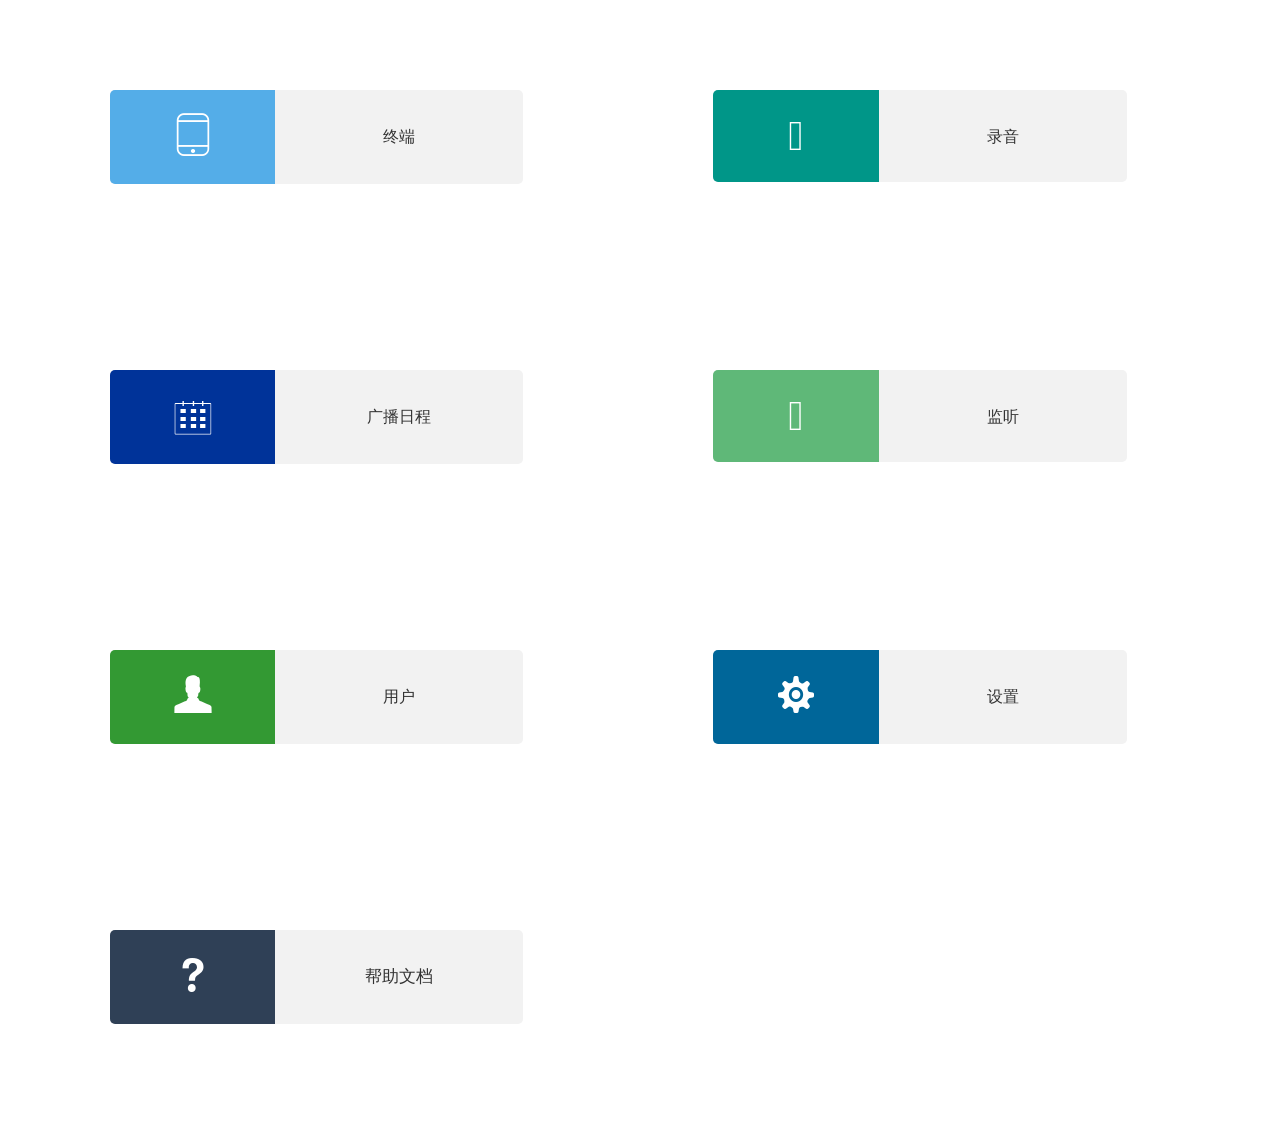
==== commit 7b1eeb77: "8.13" ====
--- a/page/main.html
+++ b/page/main.html
@@ -20,7 +20,7 @@
 				<div class="panel_icon">
 					<i class="layui-icon" data-icon="&#xe63b;">&#xe63b;</i>
 				</div>
-				<div class="panel_word newMessage">
+				<div class="panel_word terminal">
 					<p><cite>终端</cite></p>
 				</div>
 			</a>
@@ -28,10 +28,10 @@
 		<div class="panel col">
 			<a href="javascript:;" data-url="page/program/program.html">
 				<div class="panel_icon" style="background-color:#009688;">
-                    <i class="layui-icon" data-icon="&#xe6ed;">&#xe6ed;</i>
+                    <i class="iconfont icon-voice" data-icon="icon-voice"></i>
 				</div>
-				<div class="panel_word userAll">
-					<p><cite>节目</cite></p>
+				<div class="panel_word recording">
+					<p><cite>录音</cite></p>
 				</div>
 			</a>
 		</div>
@@ -40,31 +40,21 @@
 				<div class="panel_icon" style="background-color:#003399;">
 					<i class="layui-icon" data-icon="&#xe637;">&#xe637;</i>
 				</div>
-				<div class="panel_word userAll">
-					<p><cite>播放日程</cite></p>
+				<div class="panel_word play_schedule">
+					<p><cite>广播日程</cite></p>
 				</div>
 			</a>
 		</div>
 		<div class="panel col">
 			<a href="javascript:;" data-url="page/material/material.html">
 				<div class="panel_icon" style="background-color:#5FB878;">
-					<i class="layui-icon" data-icon="&#xe64a;">&#xe64a;</i>
+                    <i class="iconfont icon-listen" data-icon="icon-listen"></i>
 				</div>
-				<div class="panel_word imgAll">
-					<p><cite>素材库</cite></p>
+				<div class="panel_word listen">
+					<p><cite>监听</cite></p>
 				</div>
 			</a>
 		</div>
-        <div class="panel col">
-            <a href="javascript:;" data-url="page/template/template.html">
-                <div class="panel_icon" style="background-color:#3366CC;">
-                    <i class="layui-icon" data-icon="&#xe630;">&#xe630;</i>
-                </div>
-                <div class="panel_word imgAll">
-                    <p><cite>模板比例</cite></p>
-                </div>
-            </a>
-        </div>
         <div class="panel col">
             <a href="javascript:;" data-url="page/user/user.html">
                 <div class="panel_icon" style="background-color:#339933;">
--- a/css/iconfont.css
+++ b/css/iconfont.css
@@ -5,68 +5,151 @@
 /*ʹ�÷��� http://www.cnblogs.com/lch880/p/3359222.html */
 
 @font-face {
-  font-family: 'iconfont';  /* project id 370043 */
-  src: url('//at.alicdn.com/t/font_370043_sfa3g8jy9cat6gvi.eot');
-  src: url('//at.alicdn.com/t/font_370043_sfa3g8jy9cat6gvi.eot?#iefix') format('embedded-opentype'),
-  url('//at.alicdn.com/t/font_370043_sfa3g8jy9cat6gvi.woff') format('woff'),
-  url('//at.alicdn.com/t/font_370043_sfa3g8jy9cat6gvi.ttf') format('truetype'),
-  url('//at.alicdn.com/t/font_370043_sfa3g8jy9cat6gvi.svg#iconfont') format('svg');
+    font-family: 'iconfont'; /* project id 370043 */
+    src: url('//at.alicdn.com/t/font_370043_xychtoombpytlnmi.eot');
+    src: url('//at.alicdn.com/t/font_370043_xychtoombpytlnmi.eot?#iefix') format('embedded-opentype'), url('//at.alicdn.com/t/font_370043_xychtoombpytlnmi.woff') format('woff'), url('//at.alicdn.com/t/font_370043_xychtoombpytlnmi.ttf') format('truetype'), url('//at.alicdn.com/t/font_370043_xychtoombpytlnmi.svg#iconfont') format('svg');
 }
 
 .iconfont {
-  font-family:"iconfont" !important;
-  font-size:16px;
-  font-style:normal;
-  -webkit-font-smoothing: antialiased;
-  -moz-osx-font-smoothing: grayscale;
+    font-family: "iconfont" !important;
+    font-size: 16px;
+    font-style: normal;
+    -webkit-font-smoothing: antialiased;
+    /*-moz-osx-font-smoothing: grayscale;*/
 }
 
-.icon-screengroup:before {content: '\e644';}
+.icon-screengroup:before {
+    content: '\e644';
+}
 
-.icon-shezhi1:before {content: '\e661';}
+.icon-shezhi1:before {
+    content: '\e661';
+}
 
-.icon-shezhi2:before {content: '\e60a';}
+.icon-shezhi2:before {
+    content: '\e60a';
+}
 
-.icon-shezhi3:before {content: '\e622';}
+.icon-shezhi3:before {
+    content: '\e622';
+}
 
-.icon-shezhi4:before {content: '\e645';}
+.icon-shezhi4:before {
+    content: '\e645';
+}
 
-.icon-huanfu:before {content: '\e60c';}
+.icon-huanfu:before {
+    content: '\e60c';
+}
 
-.icon-logout1:before {content: '\e638';}
+.icon-logout1:before {
+    content: '\e638';
+}
 
-.icon-logout2:before {content: '\e655';}
+.icon-logout2:before {
+    content: '\e655';
+}
 
-.icon-logout3:before {content: '\e76a';}
+.icon-logout3:before {
+    content: '\e76a';
+}
 
-.icon-zhanghu1:before {content: '\e608';}
+.icon-zhanghu1:before {
+    content: '\e608';
+}
 
-.icon-zhanghu2:before {content: '\e602';}
+.icon-zhanghu2:before {
+    content: '\e602';
+}
 
-.icon-menu1:before {content: '\e721';}
+.icon-menu1:before {
+    content: '\e721';
+}
 
-.icon-dianziping:before {content: '\e673';}
+.icon-dianziping:before {
+    content: '\e673';
+}
 
-.icon-caozuo:before {content: '\e628';}
+.icon-caozuo:before {
+    content: '\e628';
+}
 
-.icon-guanbi1:before {content: '\e71c';}
+.icon-guanbi1:before {
+    content: '\e71c';
+}
 
-.icon-guanbi2:before {content: '\e633';}
+.icon-guanbi2:before {
+    content: '\e633';
+}
 
-.icon-computer:before {content: '\e649';}
+.icon-computer:before {
+    content: '\e649';
+}
 
-.icon-jilu:before {content: '\e612';}
+.icon-jilu:before {
+    content: '\e612';
+}
 
-.icon-edit:before {content: '\e61a';}
+.icon-edit:before {
+    content: '\e61a';
+}
 
-.icon-look:before {content: '\e634';}
+.icon-look:before {
+    content: '\e634';
+}
 
-.icon-chengyuan:before {content: '\e605';}
+.icon-chengyuan:before {
+    content: '\e605';
+}
 
-.icon-send:before {content: '\e715';}
+.icon-send:before {
+    content: '\e715';
+}
 
-.icon-monitor:before {content: '\e603';}
+.icon-monitor:before {
+    content: '\e603';
+}
 
-.icon-permissions:before {content: '\e6b4';}
+.icon-permissions:before {
+    content: '\e6b4';
+}
 
-.icon-wake:before {content: '\e669';}+.icon-wake:before {
+    content: '\e669';
+}
+
+.icon-large:before {
+    content: '\e609';
+}
+
+.icon-message:before {
+    content: '\e62e';
+}
+
+.icon-map:before {
+    content: '\e6d7';
+}
+
+.icon-call:before {
+    content: '\e60f';
+}
+
+.icon-voice:before {
+    content: '\e600';
+}
+
+.icon-meeting:before {
+    content: '\e601';
+}
+
+.icon-return:before {
+    content: '\e600';
+}
+
+.icon-intercom:before {
+    content: '\e601';
+}
+
+.icon-listen:before {
+    content: '\e604';
+}
